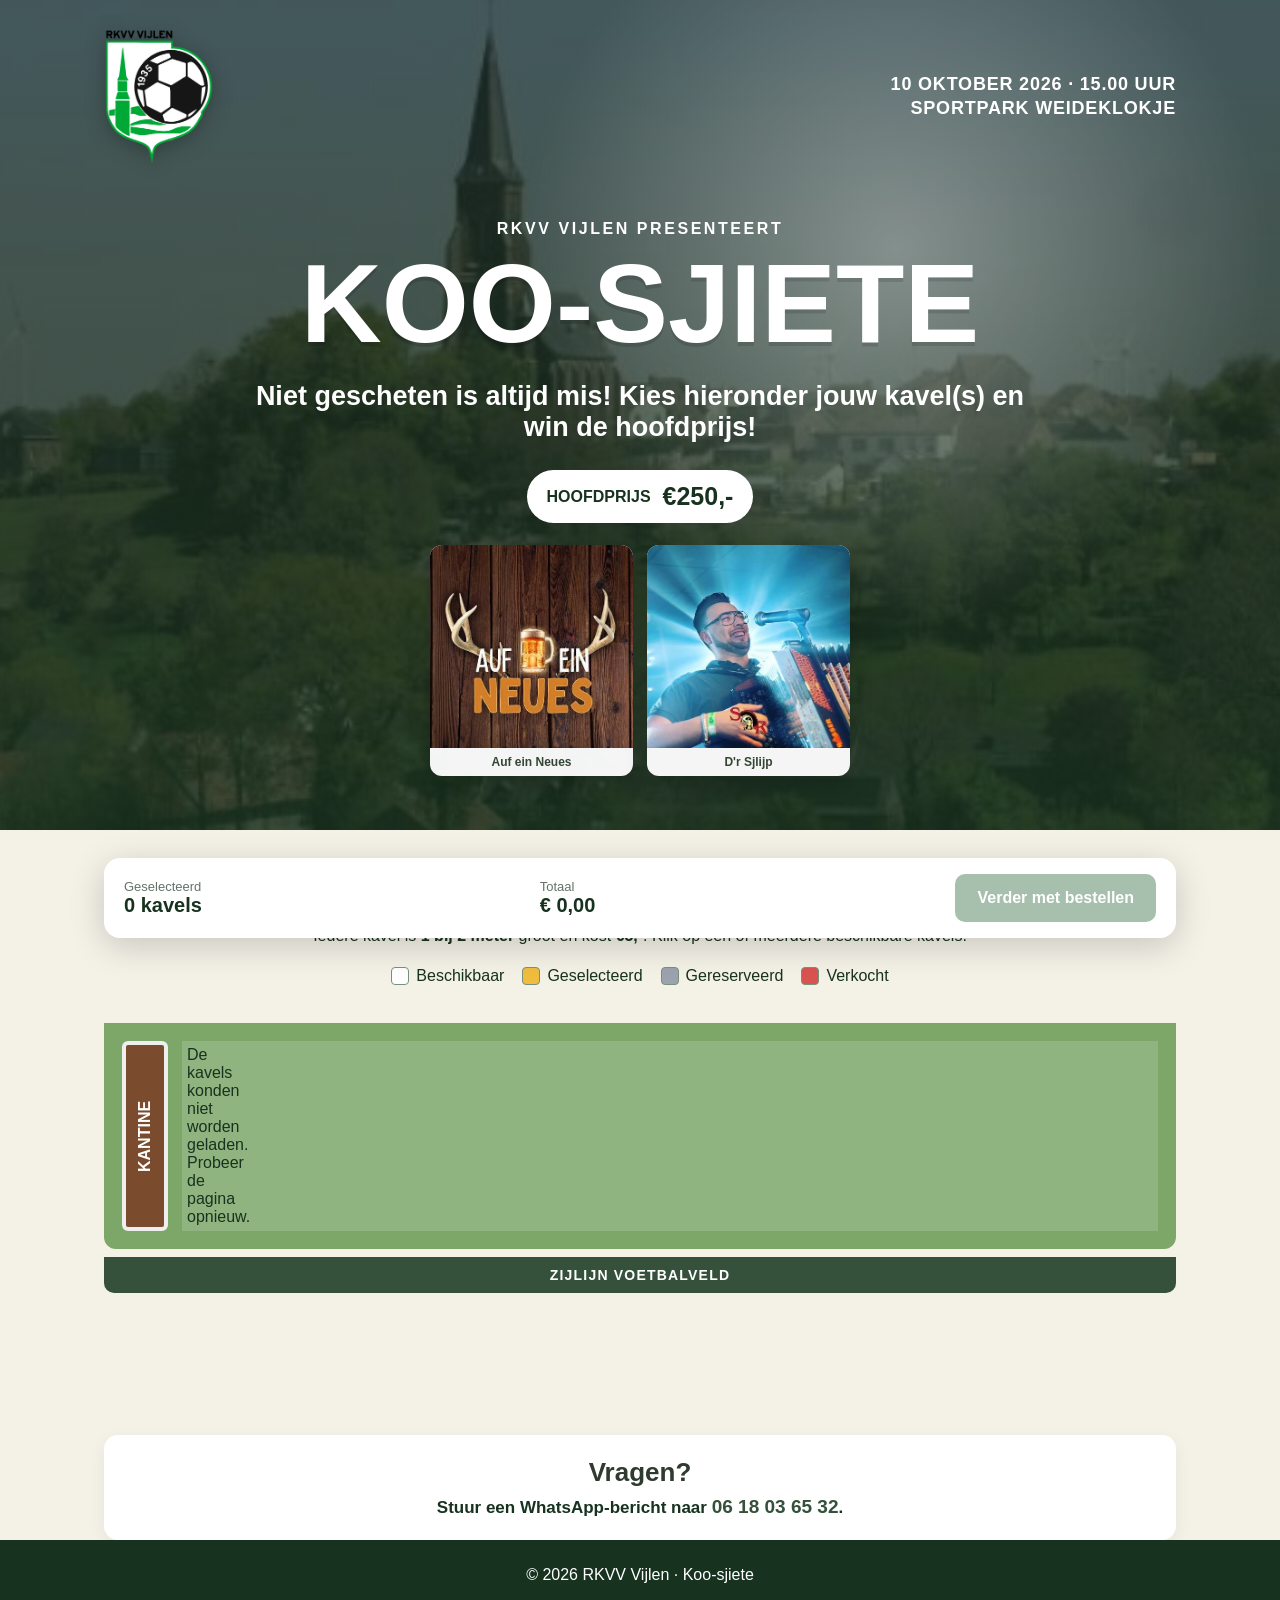
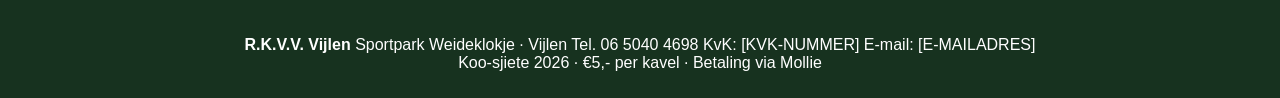
==== index.html @ 473e90b4 "footer toegevoegd" ====
<!doctype html>
<html lang="nl">
<head>
  <meta charset="utf-8">
  <meta name="viewport" content="width=device-width,initial-scale=1">
  <title>Koo-sjiete 2026 | RKVV Vijlen</title>
  <link rel="stylesheet" href="style.css">
</head>
<body>
<header class="hero">
  <div class="hero-overlay">
  <div class="topbar">
<img
src="assets/logo-rkvv-vijlen.png"
alt="RKVV Vijlen"
class="club-logo"
>

<div class="event">
10 OKTOBER 2026 · 15.00 UUR<br>
SPORTPARK WEIDEKLOKJE
</div>

</div>

    <div class="hero-copy">
      <p class="eyebrow">RKVV VIJLEN PRESENTEERT</p>
      <h1>KOO-SJIETE</h1>
      <p class="tagline">Niet gescheten is altijd mis! Kies hieronder jouw kavel(s) en win de hoofdprijs!</p>
      <div class="prize">HOOFDPRIJS <strong>€250,-</strong></div>
    </div>
    <div class="artists">
<div class="artist-card">
<img
src="assets/auf-ein-neues.jpg"
alt="Auf ein Neues"
>
<span>Auf ein Neues</span>
</div>

<div class="artist-card">
<img
src="assets/dr-sjlijp.jpg"
alt="D'r Sjlijp"
>
<span>D'r Sjlijp</span>
</div>
</div>

  </div>
</header>

<main>
  <section class="intro">
    <h2>Kies jouw kavel(s)</h2>
    <p>Iedere kavel is <strong>1 bij 2 meter</strong> groot en kost <strong>€5,-</strong>. Klik op één of meerdere beschikbare kavels.</p>
    <div class="legend">
      <span><i class="available"></i> Beschikbaar</span>
      <span><i class="selected"></i> Geselecteerd</span>
      <span><i class="reserved"></i> Gereserveerd</span>
      <span><i class="sold"></i> Verkocht</span>
    </div>
  </section>

 <section class="field-wrap">

<div class="field-scene">
<div class="clubhouse">KANTINE</div>

<div class="grid-scroll">
<div id="plotGrid" class="plot-grid"></div>
</div>
</div>

<div class="field-label">ZIJLIJN VOETBALVELD</div>

</section>

  <section class="order-card">
    <div>
      <span>Geselecteerd</span>
      <strong id="count">0 kavels</strong>
    </div>
    <div>
      <span>Totaal</span>
      <strong id="total">€0,00</strong>
    </div>
    <button id="continueBtn" disabled>Verder met bestellen</button>
  </section>

  <section class="contact">
    <h2>Vragen?</h2>
    <p>Stuur een WhatsApp-bericht naar <strong>06 18 03 65 32</strong>.</p>
  </section>
</main>

<footer>© 2026 RKVV Vijlen · Koo-sjiete</footer>

<dialog id="modal" class="modal">
<div class="modal-card">
<button type="button" class="close" data-close aria-label="Sluiten">×</button>

<div class="modal-body">
<h2>Jouw bestelling</h2>

<p id="orderSelection"></p>
<p><strong id="orderTotal"></strong></p>

<form id="orderForm">
<label for="naam">Naam</label>
<input
type="text"
id="naam"
name="naam"
autocomplete="name"
required
>

<label for="email">E-mailadres</label>
<input
type="email"
id="email"
name="email"
autocomplete="email"
required
>

<label for="telefoon">Telefoonnummer</label>
<input
type="tel"
id="telefoon"
name="telefoon"
autocomplete="tel"
required
>

<p class="reservation-note">
Na bevestiging worden jouw kavels 15 minuten voor je gereserveerd.
</p>

<button type="submit" id="reserveBtn">
Kavels reserveren
</button>

<p id="orderMessage" aria-live="polite"></p>
</form>
</div>
</div>
</dialog>
<footer class="site-footer">
<div class="footer-inner">
<strong>R.K.V.V. Vijlen</strong>
<span>Sportpark Weideklokje · Vijlen</span>
<span>Tel. 06 5040 4698</span>
<span>KvK: [KVK-NUMMER]</span>
<span>E-mail: [E-MAILADRES]</span>
</div>

<div class="footer-small">
Koo-sjiete 2026 · €5,- per kavel · Betaling via Mollie
</div>
</footer>
  
<script src="script.js"></script>
</body>
</html>
---- style.css ----
*{box-sizing:border-box}body{margin:0;font-family:Arial,Helvetica,sans-serif;background:#f4f1e7;color:#17321f}button{font:inherit}.hero{min-height:420px;background:linear-gradient(135deg,#718c63,#d8d1ad);position:relative;overflow:hidden}.hero:before{content:"";position:absolute;inset:0;background:radial-gradient(circle at 70% 30%,rgba(255,255,255,.35),transparent 35%),linear-gradient(to top,rgba(24,62,35,.4),transparent)}.hero-overlay{position:relative;max-width:1120px;margin:auto;padding:28px 24px 54px;color:white}.topbar{display:flex;justify-content:space-between;align-items:center;gap:20px}.logo-placeholder{width:86px;height:86px;border:3px solid white;border-radius:50%;display:grid;place-items:center;text-align:center;font-weight:900;line-height:1}.event{font-weight:800;letter-spacing:.08em;text-align:right}.hero-copy{max-width:780px;margin:55px auto 0;text-align:center}.eyebrow{font-weight:800;letter-spacing:.16em}.hero h1{font-size:clamp(54px,10vw,112px);margin:0;line-height:.9;text-shadow:0 4px 0 rgba(0,0,0,.12)}.tagline{font-size:clamp(18px,3vw,27px);font-weight:700}.prize{display:inline-flex;gap:12px;align-items:center;background:#fff;color:#17321f;padding:12px 20px;border-radius:999px;font-weight:900}.prize strong{font-size:25px}main{max-width:1120px;margin:auto;padding:0 24px}.intro{text-align:center;padding:42px 0 18px}.intro h2{font-size:34px;margin:0 0 10px}.legend{display:flex;justify-content:center;gap:18px;flex-wrap:wrap;margin-top:22px}.legend span{display:flex;align-items:center;gap:7px}.legend i{width:18px;height:18px;border-radius:4px;border:1px solid #78917d}.available{background:#fff}.selected{background:#f0bd3e}.sold{background:#b9b9b9}.field-wrap{margin:20px 0 28px}.field-label{text-align:center;background:#2f713e;color:white;padding:10px;border-radius:12px 12px 0 0;font-weight:900;letter-spacing:.08em}.field-scene{display:flex;align-items:stretch;background:#7da768;padding:18px;border-radius:0 0 12px 12px;gap:14px}.clubhouse{writing-mode:vertical-rl;transform:rotate(180deg);background:#7a4c2d;color:#fff;padding:10px;border:4px solid #eee;display:grid;place-items:center;font-weight:900;border-radius:6px}.grid-scroll{overflow:auto;flex:1}.plot-grid{min-width:760px;display:grid;grid-template-columns:repeat(20,1fr);gap:3px;background:rgba(255,255,255,.15);padding:5px}.plot{aspect-ratio:2/1;border:1px solid #78917d;background:#fff;border-radius:3px;cursor:pointer;font-size:10px;font-weight:700;color:#274b31}.plot:hover{transform:scale(1.08);z-index:2}.plot.is-selected{background:#f0bd3e;border-color:#9a6d00}.plot.is-sold{background:#b9b9b9;color:#777;cursor:not-allowed;text-decoration:line-through}.order-card{position:sticky;bottom:14px;z-index:5;background:#fff;box-shadow:0 8px 35px rgba(0,0,0,.18);border-radius:16px;padding:16px 20px;display:grid;grid-template-columns:1fr 1fr auto;align-items:center;gap:18px;margin:28px 0}.order-card span{display:block;color:#647269;font-size:13px}.order-card strong{font-size:20px}.order-card button{border:0;border-radius:10px;padding:15px 22px;background:#245f34;color:#fff;font-weight:900;cursor:pointer}.order-card button:disabled{opacity:.4;cursor:not-allowed}.music{display:grid;grid-template-columns:1fr 1fr;gap:16px;margin:45px 0}.music div{background:#17321f;color:white;border-radius:14px;padding:26px;text-align:center}.music small,.music strong{display:block}.music strong{font-size:26px;margin-top:7px}.contact{text-align:center;padding:10px 0 50px}footer{text-align:center;padding:26px;background:#17321f;color:#fff}.modal{position:fixed;inset:0;background:rgba(0,0,0,.55);z-index:20;display:grid;place-items:center;padding:20px}.modal[hidden]{display:none}.modal-card{position:relative;max-width:560px;background:#fff;padding:30px;border-radius:16px}.close{position:absolute;right:12px;top:8px;border:0;background:none;font-size:30px;cursor:pointer}.notice{background:#f2f5f2;padding:14px;border-radius:8px;line-height:1.45}@media(max-width:650px){.topbar{align-items:flex-start}.event{font-size:12px}.field-scene{padding:9px}.clubhouse{font-size:11px}.order-card{grid-template-columns:1fr 1fr}.order-card button{grid-column:1/-1}.music{grid-template-columns:1fr}}
dialog.modal:not([open]) {
display: none;
} 

/* Statuskleuren kavels */
.plot {
background: #ffffff;
}

.plot.is-selected {
background: #f2c94c !important;
}

.plot.is-reserved {
background: #9ca3af !important;
color: #ffffff;
opacity: 1 !important;
cursor: not-allowed;
}

.plot.is-sold {
background: #d9534f !important;
color: #ffffff;
opacity: 1 !important;
cursor: not-allowed;
}

.plot:disabled {
opacity: 1;
}

.legend .reserved {
  background: #9ca3af;
}

.legend .sold {
  background: #d9534f;
  }
/* =========================================================
HERO MET FOTO, CLUBLOGO EN ARTIESTEN
========================================================= */

.hero {
position: relative;
background:
linear-gradient(
rgba(28, 42, 29, 0.72),
rgba(28, 42, 29, 0.72)
),
url("assets/bergdorpje.jpg") center center / cover no-repeat;
color: white;
}

.club-logo {
width: 110px;
height: auto;
display: block;
filter: drop-shadow(0 4px 10px rgba(0,0,0,0.28));
}

.artists {
display: flex;
gap: 14px;
margin-top: 30px;
max-width: 540px;
}

.artist-card {
flex: 1;
overflow: hidden;
border-radius: 14px;
background: rgba(255,255,255,0.95);
box-shadow: 0 8px 22px rgba(0,0,0,0.18);
}

.artist-card img {
display: block;
width: 100%;
aspect-ratio: 1 / 1;
object-fit: cover;
}

.artist-card span {
display: block;
padding: 9px 12px;
color: #354534;
font-size: 13px;
font-weight: 700;
text-align: center;
}

@media (max-width: 700px) {
.club-logo {
width: 78px;
}

.hero {
background-position: center center;
}

.artists {
gap: 8px;
margin-top: 22px;
}

.artist-card {
border-radius: 10px;
}

.artist-card span {
padding: 7px 8px;
font-size: 11px;
}
}
/* Compactere en symmetrische artiestenkaarten */

.artists {
width: min(420px, 100%);
max-width: none;
margin: 22px auto 0;
display: grid;
grid-template-columns: repeat(2, 1fr);
gap: 14px;
}

.artist-card {
width: 100%;
border-radius: 12px;
}

.artist-card img {
width: 100%;
aspect-ratio: 1 / 1;
object-fit: cover;
}

.artist-card span {
padding: 7px 8px;
font-size: 12px;
}

/* Zijlijn onder het raster */

.field-label {
margin: 8px 0 0;
text-align: center;
color: #6c746b;
font-size: 12px;
font-weight: 700;
letter-spacing: 1.4px;
}

/* Mobiel */

@media (max-width: 700px) {
.artists {
width: min(310px, 100%);
gap: 10px;
margin-top: 18px;
}

.artist-card span {
font-size: 10px;
padding: 6px;
}
}
.event {
font-size: 18px;
line-height: 1.35;
font-weight: 800;
letter-spacing: 0.8px;
text-align: right;
}

@media (max-width: 700px) {
.event {
font-size: 14px;
line-height: 1.3;
}
}
/* Zijlijn duidelijker */
.field-label {
background: #35513b;
color: #ffffff;
font-size: 14px;
font-weight: 700;
letter-spacing: 1.2px;
text-align: center;
padding: 10px 12px;
border-radius: 0 0 10px 10px;
margin-top: 8px;
}

/* Vragenblok opvallender */
.questions,
.contact,
.contact-section {
text-align: center;
margin-top: 28px;
padding: 20px 16px;
}

.questions h2,
.contact h2,
.contact-section h2 {
font-size: 24px;
margin-bottom: 8px;
color: #2f3b2f;
}

.questions p,
.contact p,
.contact-section p {
font-size: 17px;
font-weight: 600;
margin: 0;
}

.questions a,
.contact a,
.contact-section a {
color: #35513b;
font-weight: 800;
text-decoration: none;
}
/* Contactblok duidelijker */
.contact {
text-align: center;
margin-top: 34px;
padding: 22px 16px;
background: #ffffff;
border-radius: 14px;
box-shadow: 0 6px 18px rgba(0,0,0,0.06);
}

.contact h2 {
margin: 0 0 8px;
font-size: 26px;
color: #2f3b2f;
}

.contact p {
margin: 0;
font-size: 17px;
font-weight: 600;
}

.contact strong {
color: #35513b;
font-size: 19px;
}
.field-label {
background: #35513b;
color: #ffffff;
font-size: 14px;
font-weight: 700;
letter-spacing: 1.2px;
text-align: center;
padding: 10px 12px;
margin-top: 8px;
border-radius: 0 0 10px 10px;
}
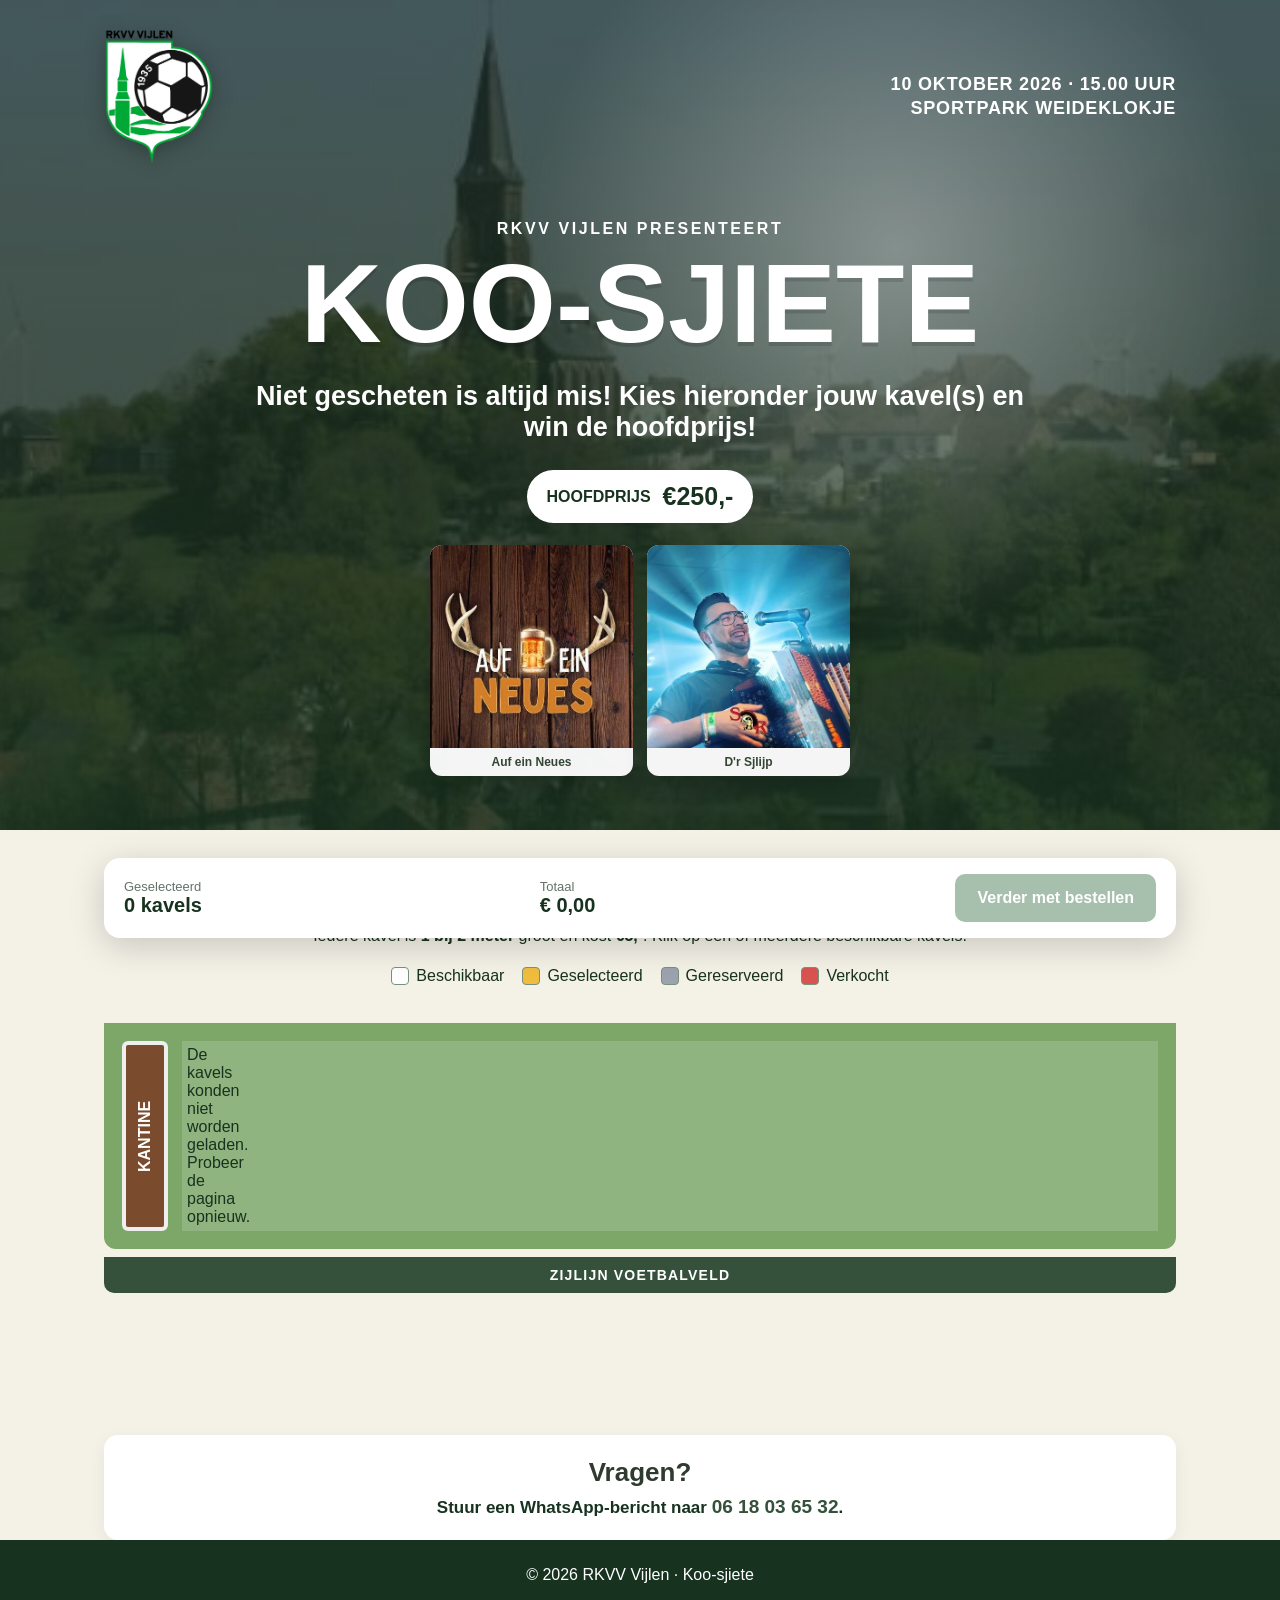
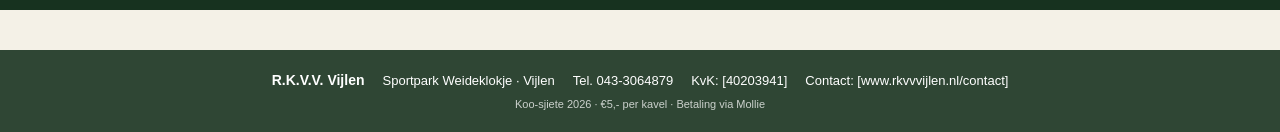
==== commit 5df83ac5: "footer aangepast" ====
--- a/index.html
+++ b/index.html
@@ -151,9 +151,9 @@
 <div class="footer-inner">
 <strong>R.K.V.V. Vijlen</strong>
 <span>Sportpark Weideklokje · Vijlen</span>
-<span>Tel. 06 5040 4698</span>
-<span>KvK: [KVK-NUMMER]</span>
-<span>E-mail: [E-MAILADRES]</span>
+<span>Tel. 043-3064879</span>
+<span>KvK: [40203941]</span>
+<span>Contact: [www.rkvvvijlen.nl/contact]</span>
 </div>
 
 <div class="footer-small">
--- a/style.css
+++ b/style.css
@@ -261,3 +261,37 @@
 margin-top: 8px;
 border-radius: 0 0 10px 10px;
 }
+/* Footer */
+.site-footer {
+margin-top: 40px;
+padding: 22px 18px;
+background: #2f4634;
+color: #ffffff;
+text-align: center;
+font-size: 13px;
+}
+
+.footer-inner {
+display: flex;
+justify-content: center;
+align-items: center;
+flex-wrap: wrap;
+gap: 6px 18px;
+}
+
+.footer-inner strong {
+font-size: 14px;
+}
+
+.footer-small {
+margin-top: 10px;
+font-size: 11px;
+opacity: 0.75;
+}
+
+@media (max-width: 700px) {
+.footer-inner {
+flex-direction: column;
+gap: 4px;
+}
+}
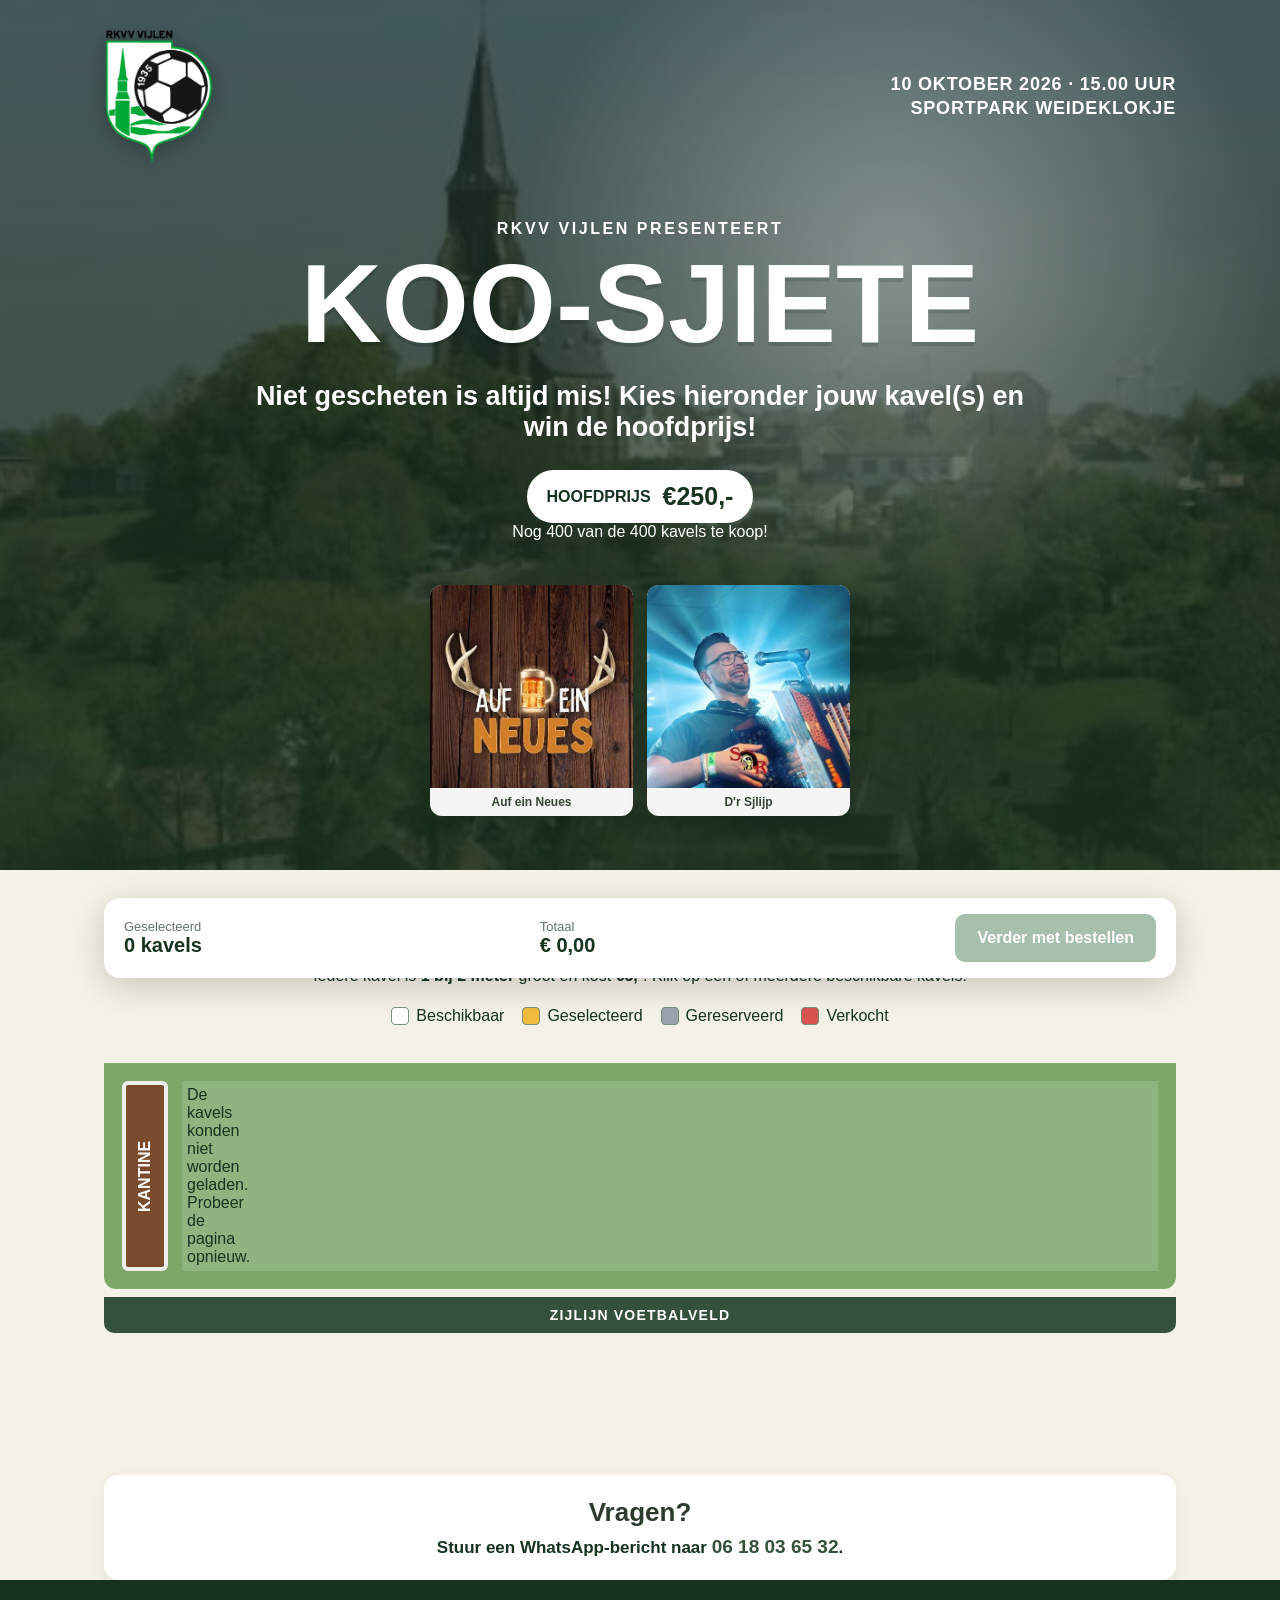
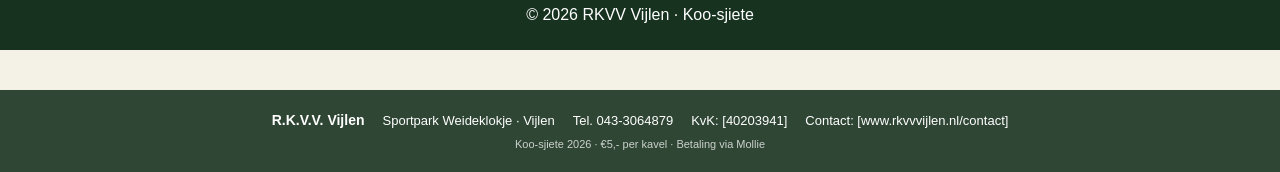
==== commit 9f6e15e2: "add live teller" ====
--- a/index.html
+++ b/index.html
@@ -28,6 +28,14 @@
       <h1>KOO-SJIETE</h1>
       <p class="tagline">Niet gescheten is altijd mis! Kies hieronder jouw kavel(s) en win de hoofdprijs!</p>
       <div class="prize">HOOFDPRIJS <strong>€250,-</strong></div>
+
+<div id="live-teller" class="live-teller">
+Nog 400 van de 400 kavels te koop!
+</div>
+
+</div>
+<div class="artists">
+
     </div>
     <div class="artists">
 <div class="artist-card">
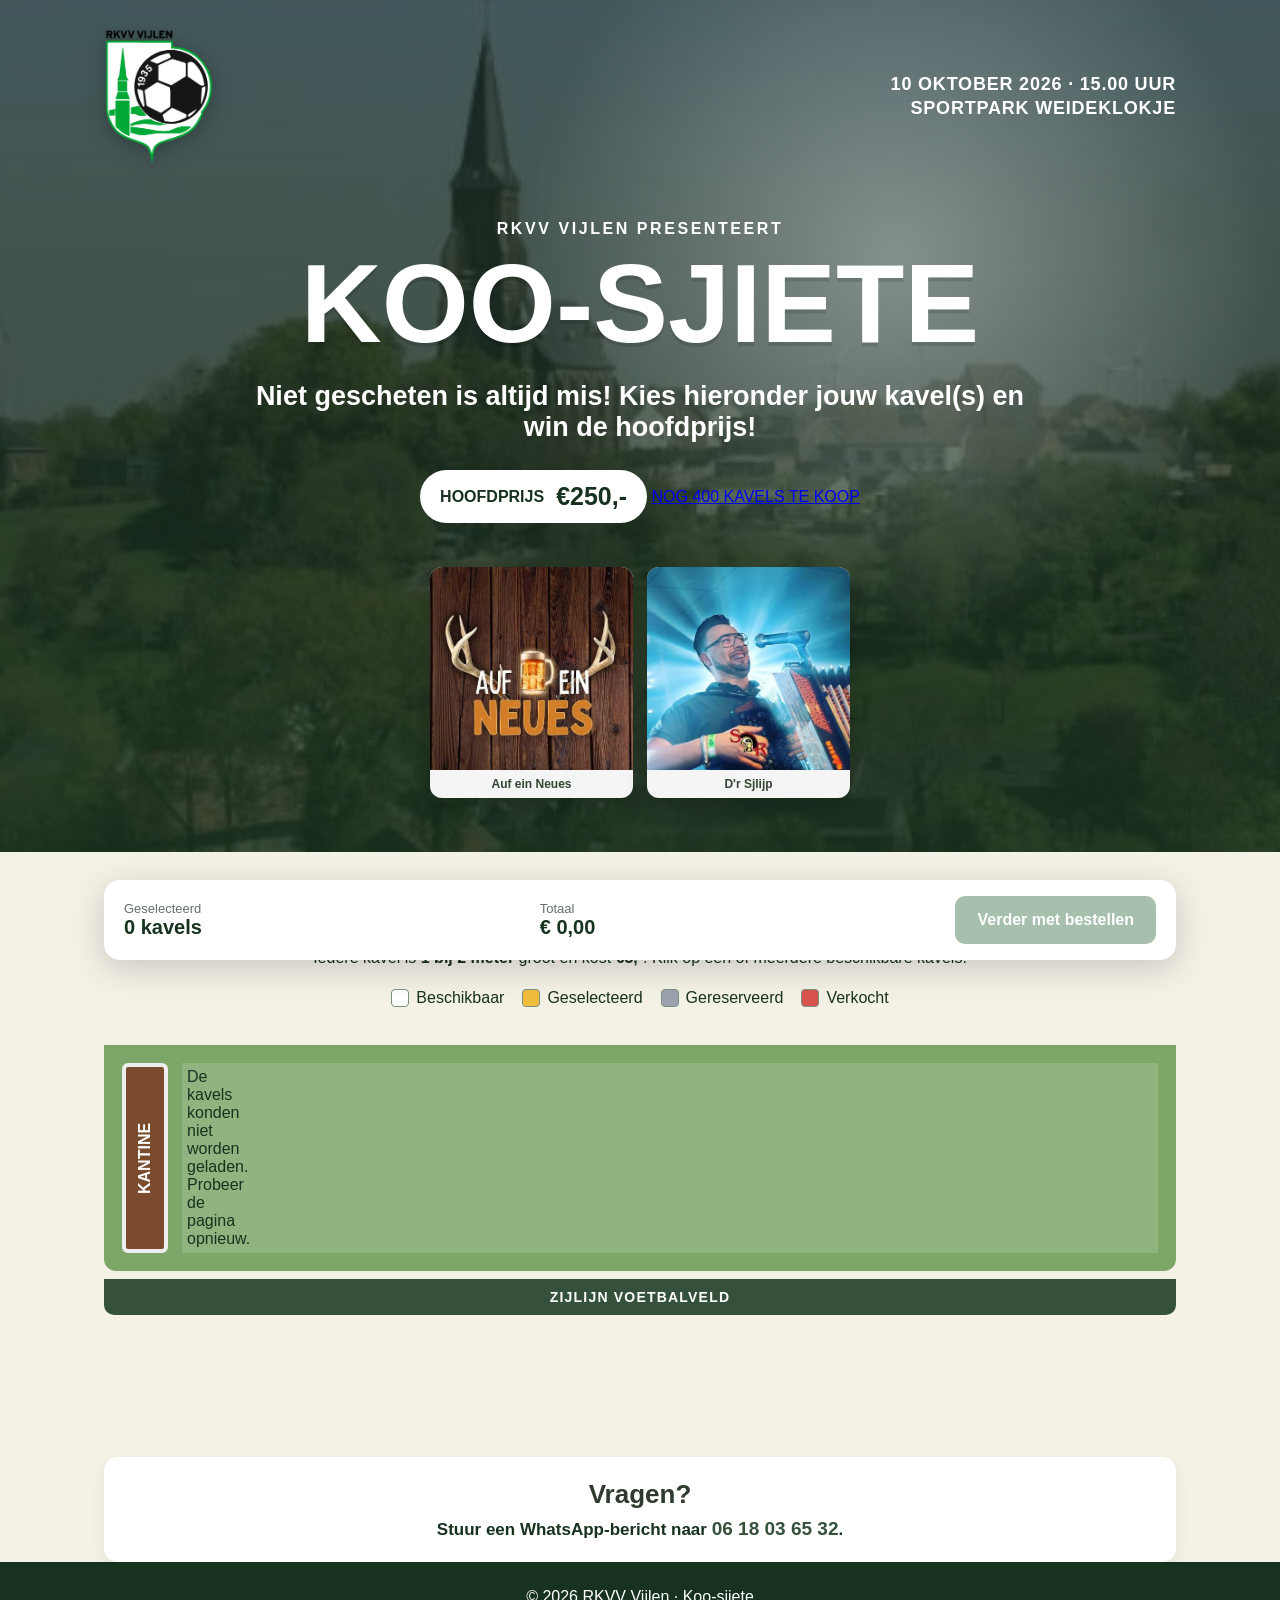
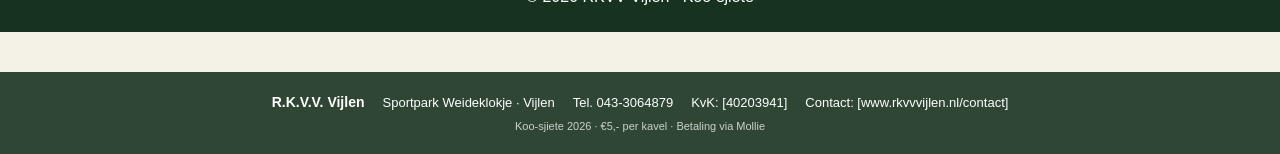
==== commit e5d73cb3: "Add klikbare live teller" ====
--- a/index.html
+++ b/index.html
@@ -29,9 +29,11 @@
       <p class="tagline">Niet gescheten is altijd mis! Kies hieronder jouw kavel(s) en win de hoofdprijs!</p>
       <div class="prize">HOOFDPRIJS <strong>€250,-</strong></div>
 
-<div id="live-teller" class="live-teller">
-Nog 400 van de 400 kavels te koop!
-</div>
+<a href="#kavel-raster" id="live-teller" class="live-teller ear-tag">
+<span class="ear-tag-small">NOG</span>
+<span id="available-count" class="ear-tag-number">400</span>
+<span class="ear-tag-small">KAVELS TE KOOP</span>
+</a>
 
 </div>
 <div class="artists">
@@ -70,7 +72,7 @@
     </div>
   </section>
 
- <section class="field-wrap">
+ <section class="field-wrap" id="kavel-raster">
 
 <div class="field-scene">
 <div class="clubhouse">KANTINE</div>
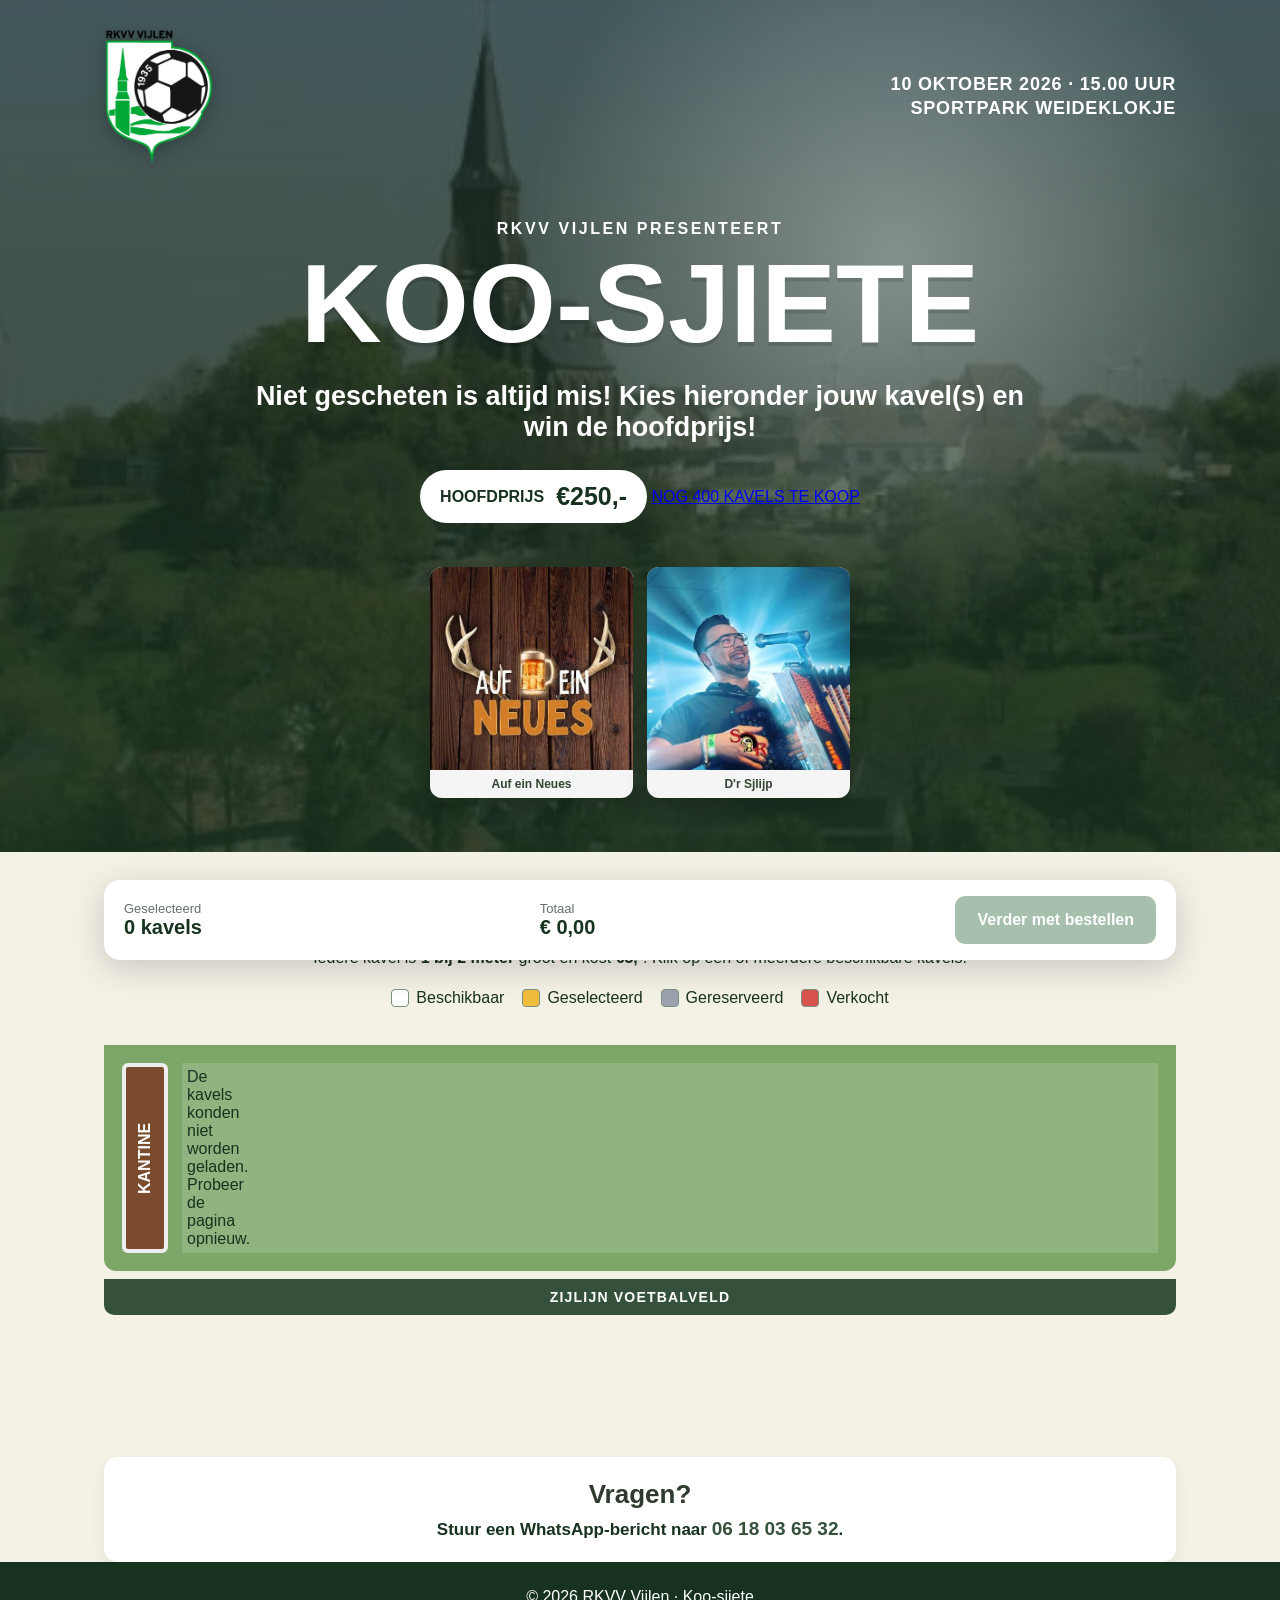
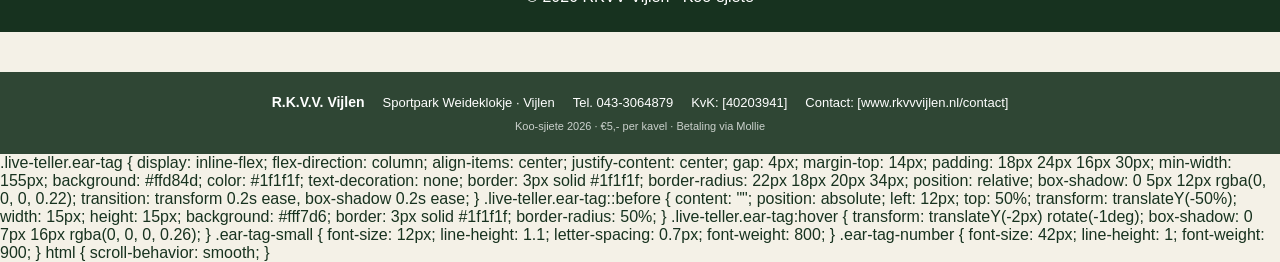
==== commit 1992eb3e: "Add oormerk live-teller" ====
--- a/index.html
+++ b/index.html
@@ -174,3 +174,64 @@
 <script src="script.js"></script>
 </body>
 </html>
+
+.live-teller.ear-tag {
+display: inline-flex;
+flex-direction: column;
+align-items: center;
+justify-content: center;
+gap: 4px;
+
+margin-top: 14px;
+padding: 18px 24px 16px 30px;
+min-width: 155px;
+
+background: #ffd84d;
+color: #1f1f1f;
+text-decoration: none;
+
+border: 3px solid #1f1f1f;
+border-radius: 22px 18px 20px 34px;
+
+position: relative;
+box-shadow: 0 5px 12px rgba(0, 0, 0, 0.22);
+
+transition: transform 0.2s ease, box-shadow 0.2s ease;
+}
+
+.live-teller.ear-tag::before {
+content: "";
+position: absolute;
+left: 12px;
+top: 50%;
+transform: translateY(-50%);
+
+width: 15px;
+height: 15px;
+
+background: #fff7d6;
+border: 3px solid #1f1f1f;
+border-radius: 50%;
+}
+
+.live-teller.ear-tag:hover {
+transform: translateY(-2px) rotate(-1deg);
+box-shadow: 0 7px 16px rgba(0, 0, 0, 0.26);
+}
+
+.ear-tag-small {
+font-size: 12px;
+line-height: 1.1;
+letter-spacing: 0.7px;
+font-weight: 800;
+}
+
+.ear-tag-number {
+font-size: 42px;
+line-height: 1;
+font-weight: 900;
+}
+
+html {
+scroll-behavior: smooth;
+}
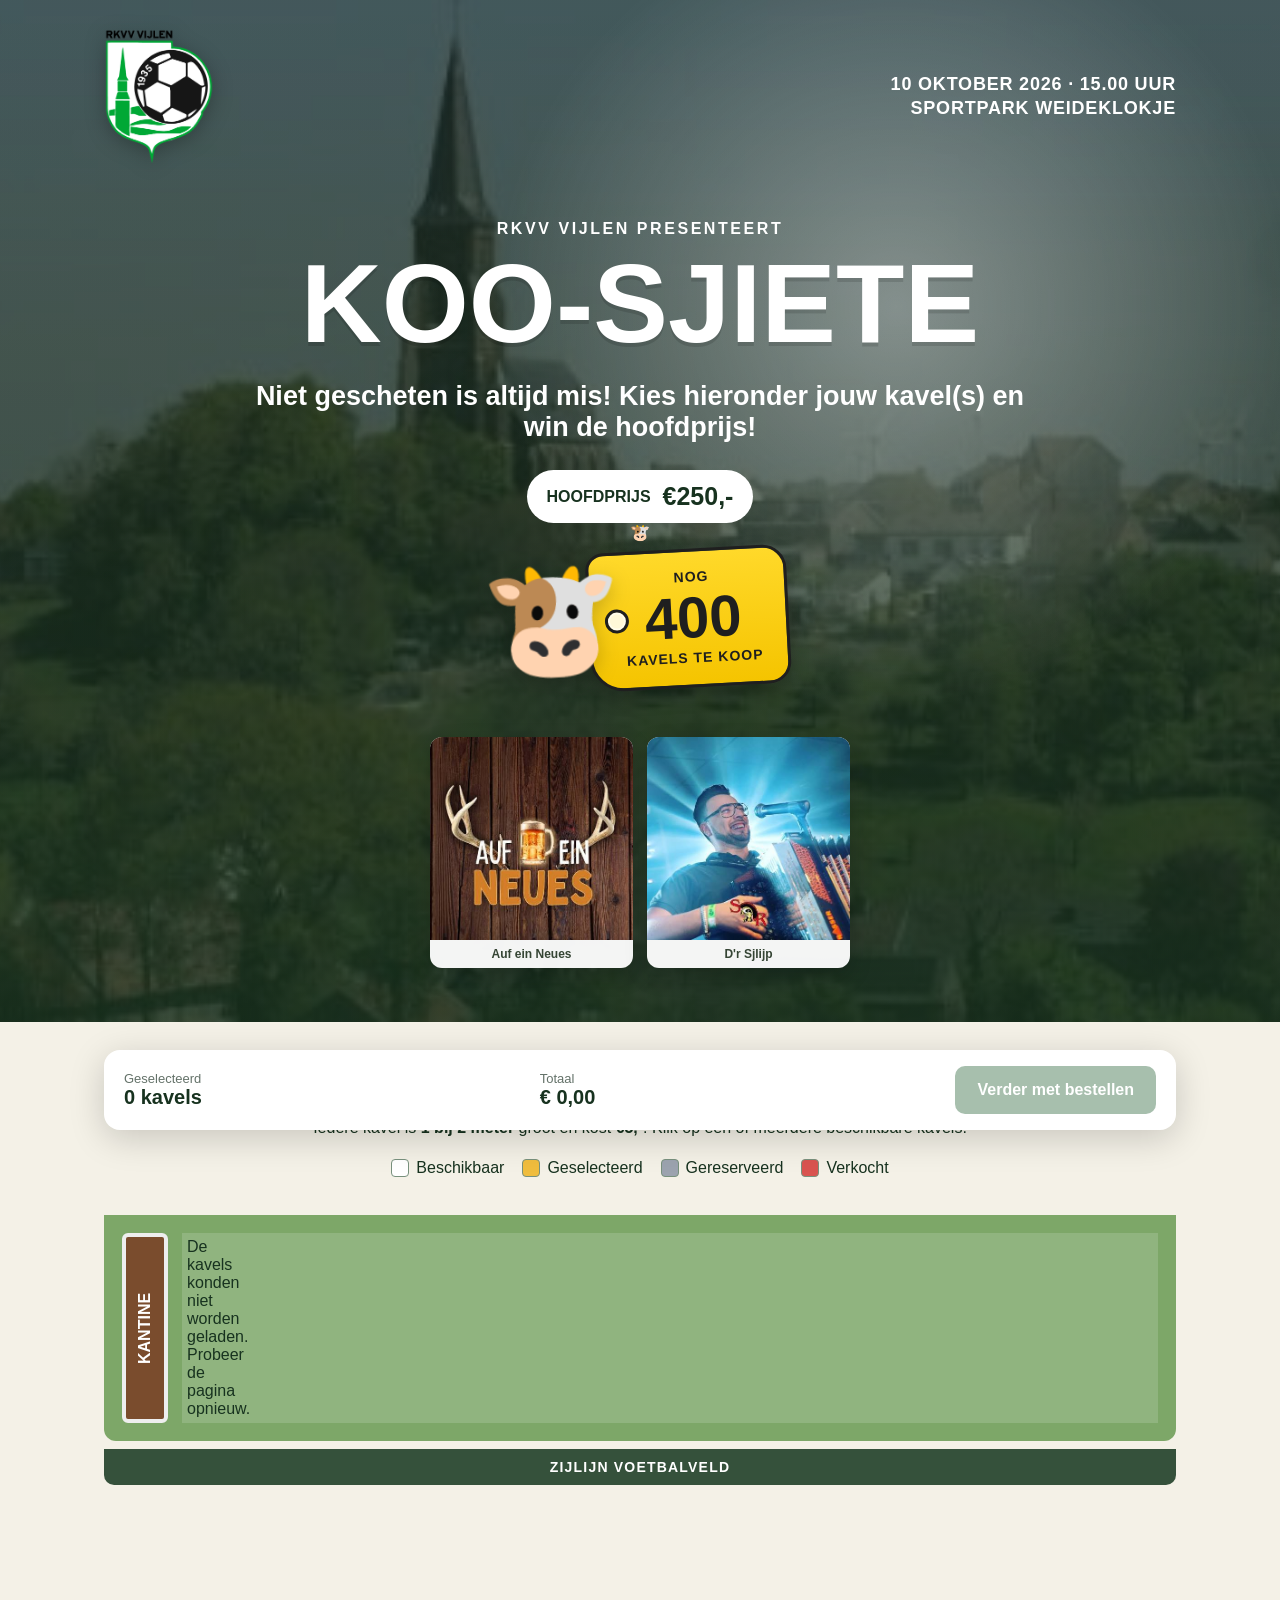
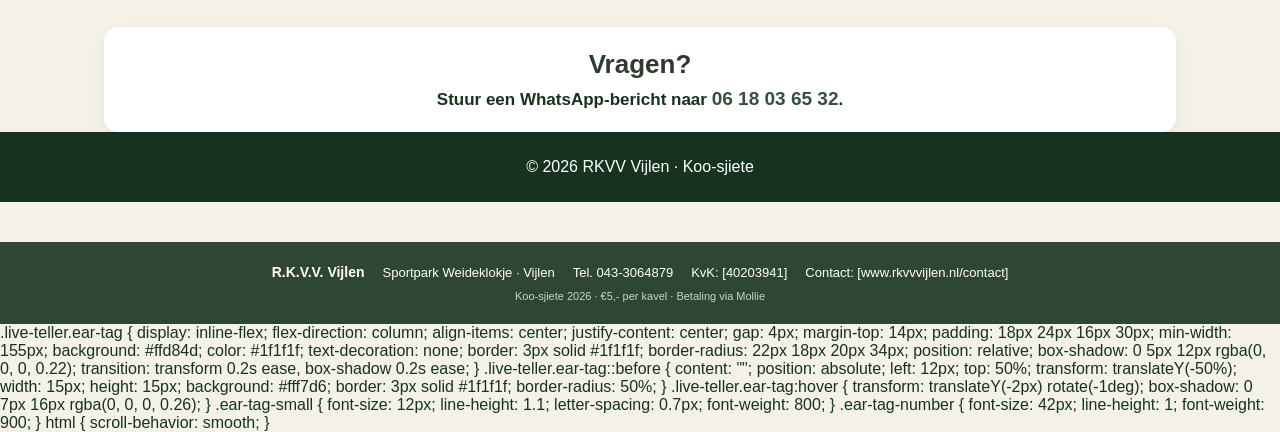
==== commit 139c83dc: "Update koe en oormerk" ====
--- a/index.html
+++ b/index.html
@@ -29,11 +29,15 @@
       <p class="tagline">Niet gescheten is altijd mis! Kies hieronder jouw kavel(s) en win de hoofdprijs!</p>
       <div class="prize">HOOFDPRIJS <strong>€250,-</strong></div>
 
+<div class="cow-tag-wrap">
+<div class="cow-head">🐮</div>
+
 <a href="#kavel-raster" id="live-teller" class="live-teller ear-tag">
 <span class="ear-tag-small">NOG</span>
 <span id="available-count" class="ear-tag-number">400</span>
 <span class="ear-tag-small">KAVELS TE KOOP</span>
 </a>
+</div>
 
 </div>
 <div class="artists">
--- a/style.css
+++ b/style.css
@@ -295,3 +295,107 @@
 gap: 4px;
 }
 }
+.live-teller.ear-tag {
+display: inline-flex;
+flex-direction: column;
+align-items: center;
+justify-content: center;
+gap: 4px;
+
+margin-top: 12px;
+margin-left: 96px;
+padding: 18px 24px 18px 34px;
+min-width: 190px;
+min-height: 118px;
+
+background: linear-gradient(180deg, #ffd92a 0%, #f5c400 100%);
+color: #1f1f1f;
+text-decoration: none;
+
+border: 3px solid #1f1f1f;
+border-radius: 18px 24px 22px 34px;
+
+position: relative;
+overflow: visible;
+transform: rotate(-3deg);
+transform-origin: left center;
+
+box-shadow: 0 8px 18px rgba(0, 0, 0, 0.22);
+
+animation: tag-swing 3.6s ease-in-out infinite;
+transition: transform 0.2s ease, box-shadow 0.2s ease;
+z-index: 2;
+}
+
+.live-teller.ear-tag::before {
+content: "";
+position: absolute;
+left: 14px;
+top: 50%;
+transform: translateY(-50%);
+
+width: 18px;
+height: 18px;
+
+background: #fff8d8;
+border: 3px solid #1f1f1f;
+border-radius: 50%;
+box-shadow: inset 0 0 0 2px rgba(255,255,255,0.45);
+z-index: 3;
+}
+
+.live-teller.ear-tag::after {
+content: "🐮";
+position: absolute;
+left: -108px;
+top: 50%;
+transform: translateY(-55%);
+
+font-size: 112px;
+line-height: 1;
+
+filter: drop-shadow(0 6px 10px rgba(0, 0, 0, 0.20));
+animation: cow-bob 3.2s ease-in-out infinite;
+z-index: 1;
+}
+
+.live-teller.ear-tag:hover {
+transform: rotate(-4deg) scale(1.03);
+box-shadow: 0 10px 22px rgba(0, 0, 0, 0.28);
+}
+
+.ear-tag-small {
+font-size: 14px;
+line-height: 1.1;
+letter-spacing: 1px;
+font-weight: 800;
+text-transform: uppercase;
+}
+
+.ear-tag-number {
+font-size: 58px;
+line-height: 1;
+font-weight: 900;
+}
+
+@keyframes cow-bob {
+0%, 100% {
+transform: translateY(-55%);
+}
+50% {
+transform: translateY(-59%);
+}
+}
+
+@keyframes tag-swing {
+0%, 100% {
+transform: rotate(-3deg);
+}
+50% {
+transform: rotate(-1deg);
+}
+}
+
+html {
+scroll-behavior: smooth;
+}
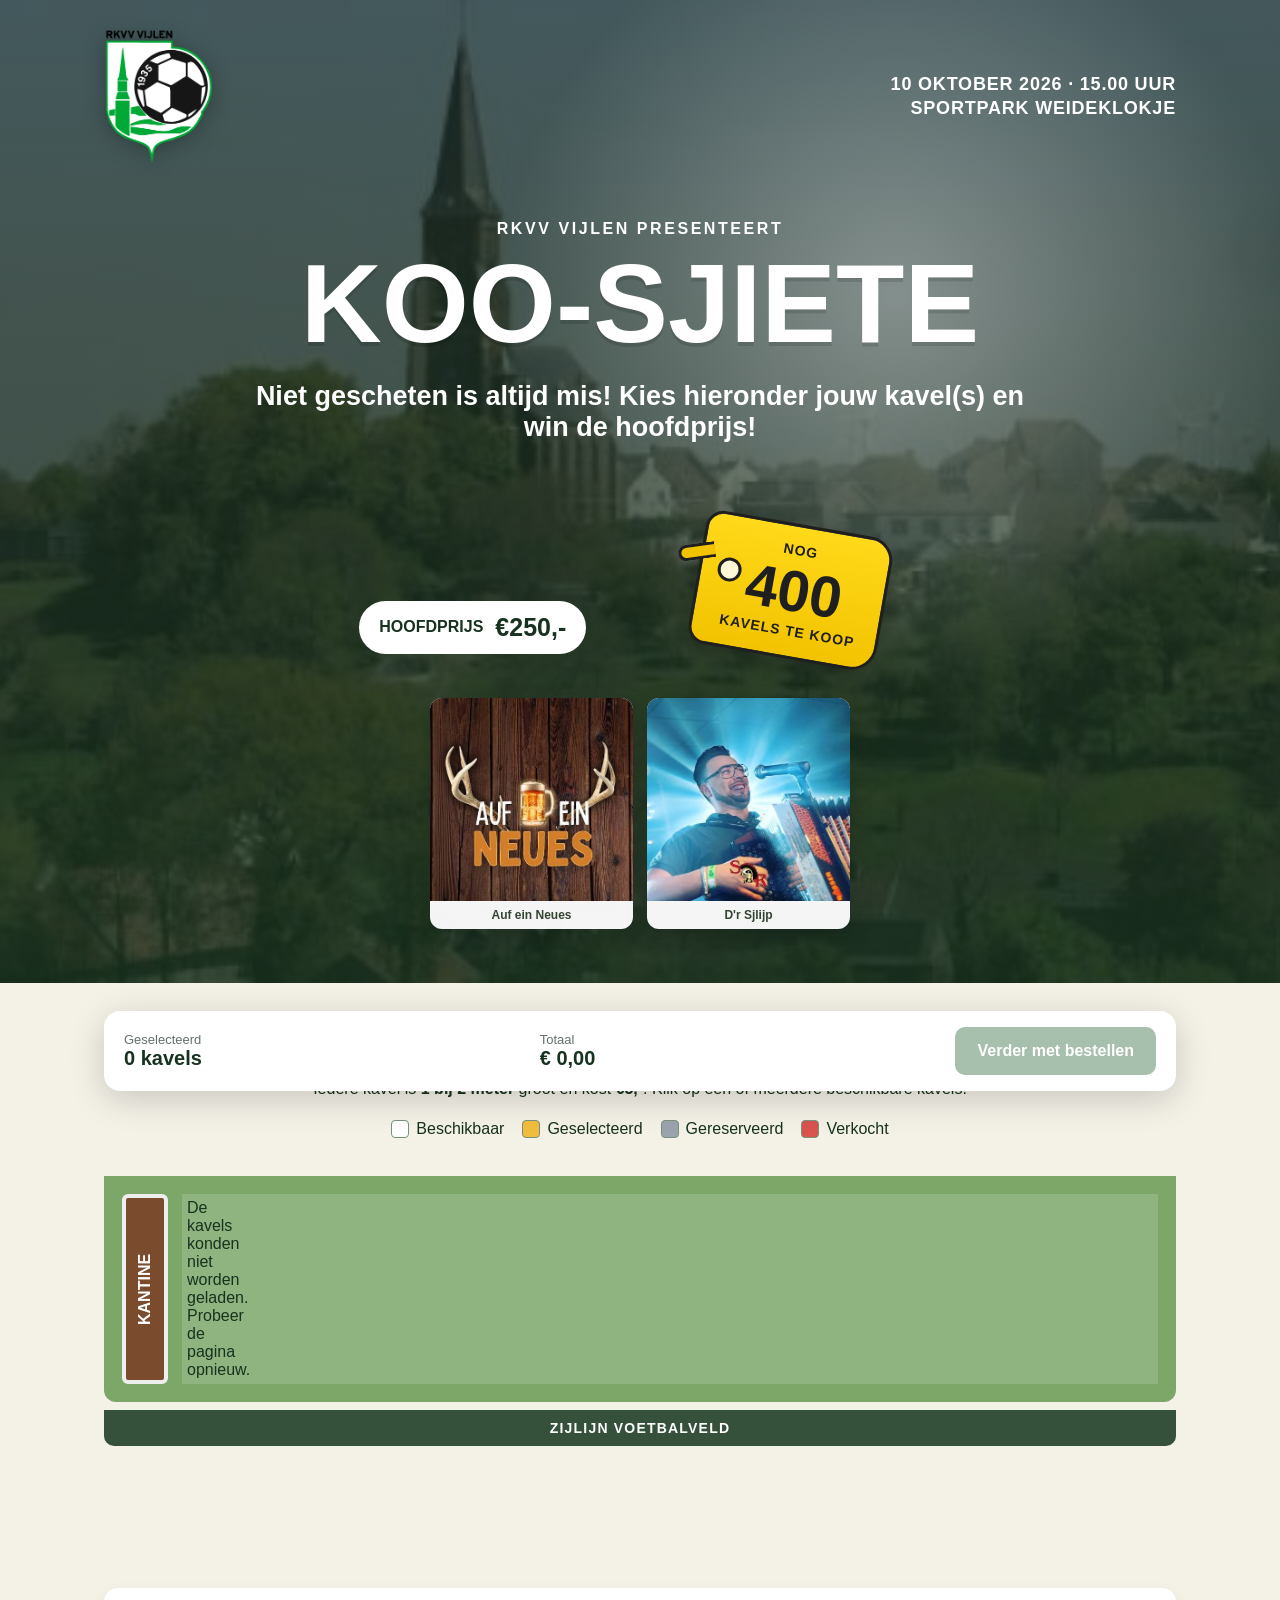
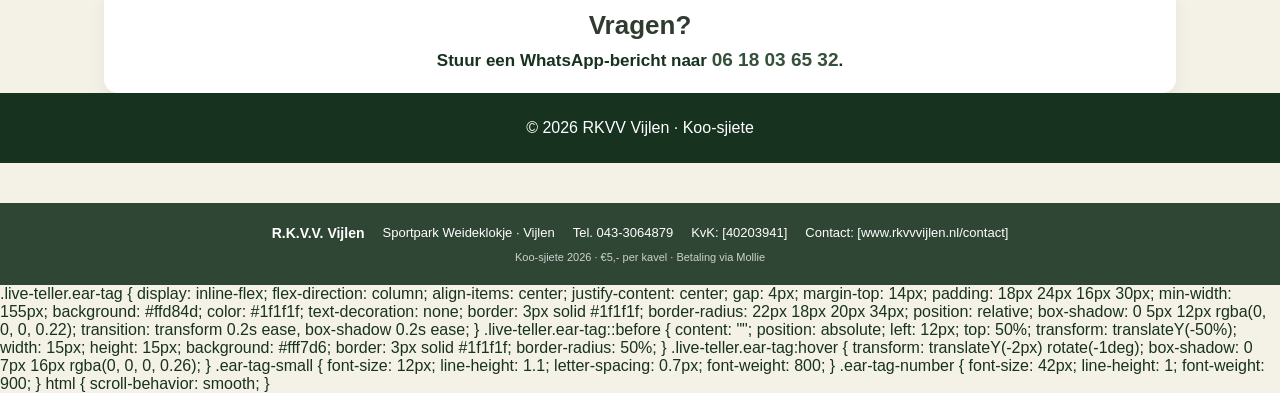
==== commit 006c857e: "update koeienkop" ====
--- a/index.html
+++ b/index.html
@@ -30,7 +30,37 @@
       <div class="prize">HOOFDPRIJS <strong>€250,-</strong></div>
 
 <div class="cow-tag-wrap">
-<div class="cow-head">🐮</div>
+<div class="cow-head" aria-hidden="true">
+<svg viewBox="0 0 220 220" class="cow-svg" xmlns="http://www.w3.org/2000/svg">
+<!-- hoorns -->
+<path d="M58 54 C48 26, 72 16, 88 34 C78 36, 72 45, 72 58 Z" fill="#e7c57d"/>
+<path d="M162 54 C172 26, 148 16, 132 34 C142 36, 148 45, 148 58 Z" fill="#e7c57d"/>
+
+<!-- oren -->
+<ellipse cx="52" cy="88" rx="24" ry="18" fill="#7b7b7b"/>
+<ellipse cx="168" cy="82" rx="28" ry="20" fill="#7b7b7b"/>
+<ellipse cx="52" cy="88" rx="14" ry="10" fill="#f3b3b8"/>
+<ellipse cx="168" cy="82" rx="17" ry="12" fill="#f3b3b8"/>
+
+<!-- kop -->
+<rect x="58" y="44" width="102" height="118" rx="42" fill="#f7f3f3"/>
+<path d="M109 44 H160 V162 H109 Z" fill="#8b8b8b" opacity="0.95"/>
+<path d="M95 44 Q113 66 108 98 Q104 130 118 162 H58 V86 Q58 58 95 44 Z" fill="#d9d2d2" opacity="0.55"/>
+
+<!-- ogen -->
+<ellipse cx="92" cy="96" rx="6" ry="11" fill="#3a2b2b"/>
+<ellipse cx="132" cy="92" rx="6" ry="11" fill="#3a2b2b"/>
+
+<!-- snoet -->
+<rect x="72" y="128" width="76" height="52" rx="24" fill="#f6b2bd"/>
+<ellipse cx="92" cy="152" rx="5" ry="7" fill="#e88d99"/>
+<ellipse cx="125" cy="152" rx="5" ry="7" fill="#e88d99"/>
+
+<!-- blos -->
+<circle cx="70" cy="146" r="6" fill="#f2a0aa" opacity="0.75"/>
+<circle cx="148" cy="146" r="6" fill="#f2a0aa" opacity="0.75"/>
+</svg>
+</div>
 
 <a href="#kavel-raster" id="live-teller" class="live-teller ear-tag">
 <span class="ear-tag-small">NOG</span>
@@ -38,6 +68,7 @@
 <span class="ear-tag-small">KAVELS TE KOOP</span>
 </a>
 </div>
+
 
 </div>
 <div class="artists">
--- a/style.css
+++ b/style.css
@@ -295,72 +295,92 @@
 gap: 4px;
 }
 }
+.cow-tag-wrap {
+position: relative;
+display: inline-block;
+margin-top: 12px;
+width: 330px;
+height: 150px;
+}
+
+.cow-head {
+position: absolute;
+left: 0;
+top: 18px;
+font-size: 120px;
+line-height: 1;
+z-index: 1;
+filter: drop-shadow(0 6px 10px rgba(0, 0, 0, 0.18));
+animation: cow-bob 3.2s ease-in-out infinite;
+}
+
 .live-teller.ear-tag {
+position: absolute;
+left: 118px;
+top: 26px;
+
 display: inline-flex;
 flex-direction: column;
 align-items: center;
 justify-content: center;
 gap: 4px;
 
-margin-top: 12px;
-margin-left: 96px;
-padding: 18px 24px 18px 34px;
-min-width: 190px;
+width: 190px;
 min-height: 118px;
-
-background: linear-gradient(180deg, #ffd92a 0%, #f5c400 100%);
+padding: 16px 18px 16px 24px;
+
+background: linear-gradient(180deg, #ffd91a 0%, #f2c300 100%);
 color: #1f1f1f;
 text-decoration: none;
 
 border: 3px solid #1f1f1f;
-border-radius: 18px 24px 22px 34px;
-
-position: relative;
-overflow: visible;
-transform: rotate(-3deg);
-transform-origin: left center;
+
+/* asymmetrische vorm zoals veeoormerk */
+border-radius: 18px 24px 26px 18px;
+
+/* schuin hangend */
+transform: rotate(10deg);
+transform-origin: top left;
 
 box-shadow: 0 8px 18px rgba(0, 0, 0, 0.22);
-
-animation: tag-swing 3.6s ease-in-out infinite;
 transition: transform 0.2s ease, box-shadow 0.2s ease;
-z-index: 2;
-}
-
+z-index: 3;
+
+animation: tag-swing 3.4s ease-in-out infinite;
+}
+
+/* gaatje in het oormerk */
 .live-teller.ear-tag::before {
 content: "";
 position: absolute;
-left: 14px;
-top: 50%;
-transform: translateY(-50%);
-
+left: 16px;
+top: 42px;
 width: 18px;
 height: 18px;
-
 background: #fff8d8;
 border: 3px solid #1f1f1f;
 border-radius: 50%;
-box-shadow: inset 0 0 0 2px rgba(255,255,255,0.45);
-z-index: 3;
-}
-
+z-index: 5;
+}
+
+/* verbindingsstrip tussen oor en oormerk */
 .live-teller.ear-tag::after {
-content: "🐮";
+content: "";
 position: absolute;
-left: -108px;
-top: 50%;
-transform: translateY(-55%);
-
-font-size: 112px;
-line-height: 1;
-
-filter: drop-shadow(0 6px 10px rgba(0, 0, 0, 0.20));
-animation: cow-bob 3.2s ease-in-out infinite;
-z-index: 1;
+left: -26px;
+top: 34px;
+width: 34px;
+height: 10px;
+background: #f2c300;
+border: 3px solid #1f1f1f;
+border-right: none;
+border-radius: 10px 0 0 10px;
+transform: rotate(-18deg);
+z-index: 2;
 }
 
 .live-teller.ear-tag:hover {
-transform: rotate(-4deg) scale(1.03);
+transform: rotate(7deg) scale(1.03);
 box-shadow: 0 10px 22px rgba(0, 0, 0, 0.28);
 }
 
@@ -380,19 +400,19 @@
 
 @keyframes cow-bob {
 0%, 100% {
-transform: translateY(-55%);
+transform: translateY(0);
 }
 50% {
-transform: translateY(-59%);
+transform: translateY(-4px);
 }
 }
 
 @keyframes tag-swing {
 0%, 100% {
-transform: rotate(-3deg);
+transform: rotate(10deg);
 }
 50% {
-transform: rotate(-1deg);
+transform: rotate(7deg);
 }
 }
 
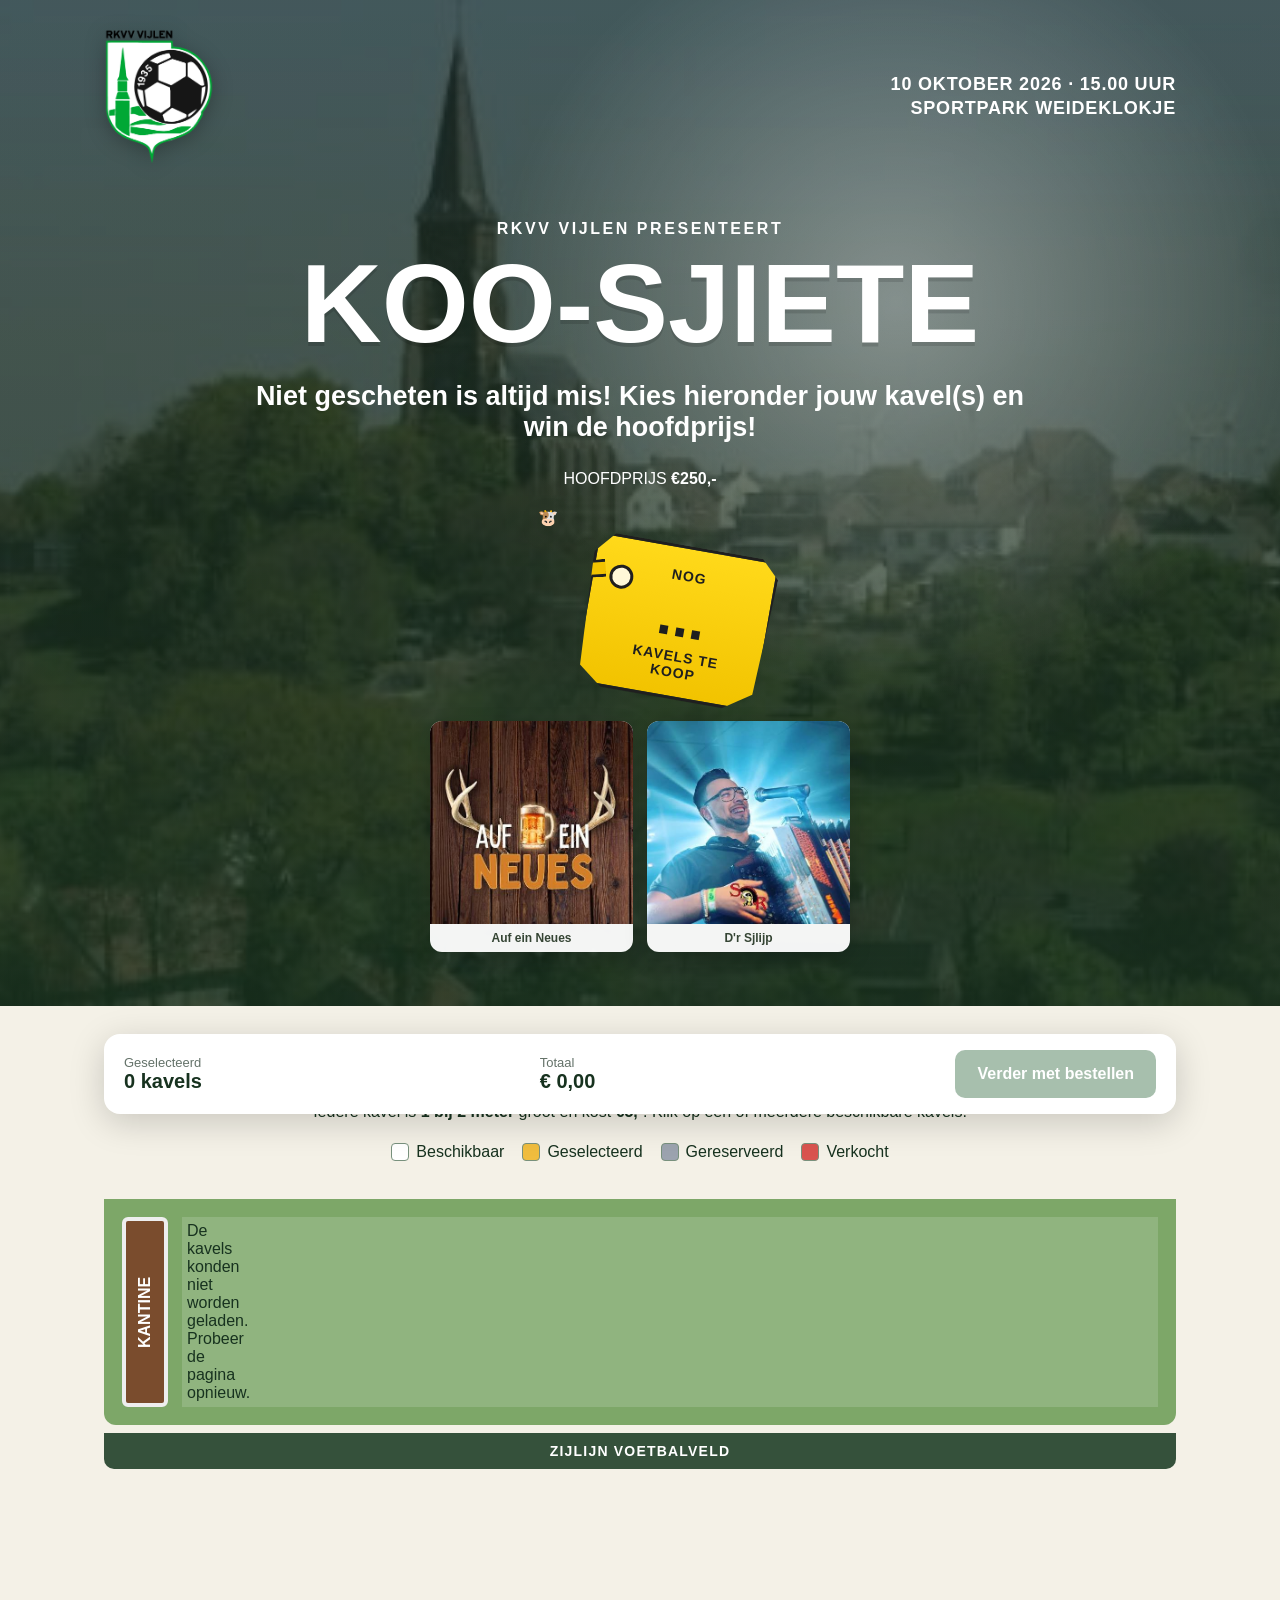
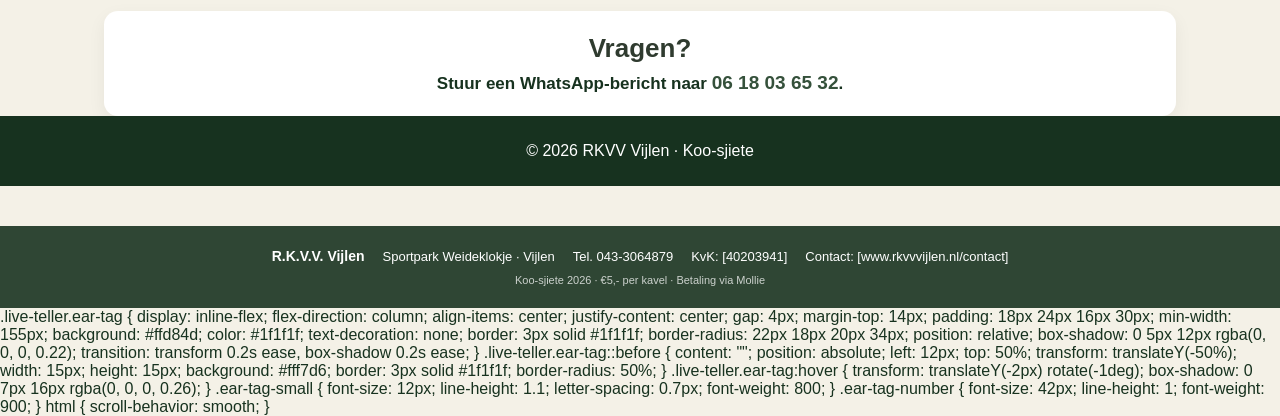
==== commit 365cca4c: "Update index.html" ====
--- a/index.html
+++ b/index.html
@@ -27,46 +27,44 @@
       <p class="eyebrow">RKVV VIJLEN PRESENTEERT</p>
       <h1>KOO-SJIETE</h1>
       <p class="tagline">Niet gescheten is altijd mis! Kies hieronder jouw kavel(s) en win de hoofdprijs!</p>
-      <div class="prize">HOOFDPRIJS <strong>€250,-</strong></div>
+
+<div class="hero-cow-section">
+
+<div class="prize-pill">
+<span>HOOFDPRIJS</span>
+<strong>€250,-</strong>
+</div>
 
 <div class="cow-tag-wrap">
+
 <div class="cow-head" aria-hidden="true">
-<svg viewBox="0 0 220 220" class="cow-svg" xmlns="http://www.w3.org/2000/svg">
-<!-- hoorns -->
-<path d="M58 54 C48 26, 72 16, 88 34 C78 36, 72 45, 72 58 Z" fill="#e7c57d"/>
-<path d="M162 54 C172 26, 148 16, 132 34 C142 36, 148 45, 148 58 Z" fill="#e7c57d"/>
-
-<!-- oren -->
-<ellipse cx="52" cy="88" rx="24" ry="18" fill="#7b7b7b"/>
-<ellipse cx="168" cy="82" rx="28" ry="20" fill="#7b7b7b"/>
-<ellipse cx="52" cy="88" rx="14" ry="10" fill="#f3b3b8"/>
-<ellipse cx="168" cy="82" rx="17" ry="12" fill="#f3b3b8"/>
-
-<!-- kop -->
-<rect x="58" y="44" width="102" height="118" rx="42" fill="#f7f3f3"/>
-<path d="M109 44 H160 V162 H109 Z" fill="#8b8b8b" opacity="0.95"/>
-<path d="M95 44 Q113 66 108 98 Q104 130 118 162 H58 V86 Q58 58 95 44 Z" fill="#d9d2d2" opacity="0.55"/>
-
-<!-- ogen -->
-<ellipse cx="92" cy="96" rx="6" ry="11" fill="#3a2b2b"/>
-<ellipse cx="132" cy="92" rx="6" ry="11" fill="#3a2b2b"/>
-
-<!-- snoet -->
-<rect x="72" y="128" width="76" height="52" rx="24" fill="#f6b2bd"/>
-<ellipse cx="92" cy="152" rx="5" ry="7" fill="#e88d99"/>
-<ellipse cx="125" cy="152" rx="5" ry="7" fill="#e88d99"/>
-
-<!-- blos -->
-<circle cx="70" cy="146" r="6" fill="#f2a0aa" opacity="0.75"/>
-<circle cx="148" cy="146" r="6" fill="#f2a0aa" opacity="0.75"/>
-</svg>
-</div>
-
-<a href="#kavel-raster" id="live-teller" class="live-teller ear-tag">
+🐮
+</div>
+
+<a
+href="#kavel-raster"
+id="live-teller"
+class="live-teller ear-tag"
+aria-label="Bekijk de beschikbare kavels"
+>
+<div class="ear-tag-hole"></div>
+
 <span class="ear-tag-small">NOG</span>
-<span id="available-count" class="ear-tag-number">400</span>
-<span class="ear-tag-small">KAVELS TE KOOP</span>
+
+<span
+id="available-count"
+class="ear-tag-number"
+>
+...
+</span>
+
+<span class="ear-tag-small ear-tag-bottom">
+KAVELS TE<br>KOOP
+</span>
 </a>
+
+</div>
+
 </div>
 
 
--- a/style.css
+++ b/style.css
@@ -298,26 +298,32 @@
 .cow-tag-wrap {
 position: relative;
 display: inline-block;
-margin-top: 12px;
-width: 330px;
-height: 150px;
+width: 360px;
+height: 175px;
+margin-top: 10px;
 }
 
 .cow-head {
 position: absolute;
 left: 0;
-top: 18px;
-font-size: 120px;
-line-height: 1;
+top: 10px;
+width: 175px;
+height: 175px;
 z-index: 1;
+animation: cow-bob 3.2s ease-in-out infinite;
 filter: drop-shadow(0 6px 10px rgba(0, 0, 0, 0.18));
-animation: cow-bob 3.2s ease-in-out infinite;
+}
+
+.cow-svg {
+width: 100%;
+height: 100%;
+display: block;
 }
 
 .live-teller.ear-tag {
 position: absolute;
-left: 118px;
-top: 26px;
+left: 132px;
+top: 34px;
 
 display: inline-flex;
 flex-direction: column;
@@ -325,28 +331,36 @@
 justify-content: center;
 gap: 4px;
 
-width: 190px;
-min-height: 118px;
-padding: 16px 18px 16px 24px;
+width: 186px;
+min-height: 122px;
+padding: 16px 18px 16px 28px;
 
 background: linear-gradient(180deg, #ffd91a 0%, #f2c300 100%);
 color: #1f1f1f;
 text-decoration: none;
 
 border: 3px solid #1f1f1f;
-
-/* asymmetrische vorm zoals veeoormerk */
-border-radius: 18px 24px 26px 18px;
-
-/* schuin hangend */
+border-radius: 14px 18px 28px 26px;
+
+clip-path: polygon(
+10% 0%,
+90% 0%,
+100% 12%,
+97% 88%,
+82% 100%,
+16% 100%,
+3% 88%,
+0% 14%
+);
+
 transform: rotate(10deg);
-transform-origin: top left;
+transform-origin: 8% 22%;
 
 box-shadow: 0 8px 18px rgba(0, 0, 0, 0.22);
 transition: transform 0.2s ease, box-shadow 0.2s ease;
 z-index: 3;
 
-animation: tag-swing 3.4s ease-in-out infinite;
+animation: tag-swing 3.5s ease-in-out infinite;
 }
 
 /* gaatje in het oormerk */
@@ -354,7 +368,7 @@
 content: "";
 position: absolute;
 left: 16px;
-top: 42px;
+top: 27px;
 width: 18px;
 height: 18px;
 background: #fff8d8;
@@ -363,19 +377,20 @@
 z-index: 5;
 }
 
-/* verbindingsstrip tussen oor en oormerk */
+/* bevestigingsstuk richting rechteroor */
 .live-teller.ear-tag::after {
 content: "";
 position: absolute;
 left: -26px;
-top: 34px;
+top: 24px;
 width: 34px;
-height: 10px;
+height: 12px;
 background: #f2c300;
 border: 3px solid #1f1f1f;
 border-right: none;
 border-radius: 10px 0 0 10px;
-transform: rotate(-18deg);
+transform: rotate(-14deg);
+transform-origin: right center;
 z-index: 2;
 }
 
@@ -419,3 +434,4 @@
 html {
 scroll-behavior: smooth;
 }
+
